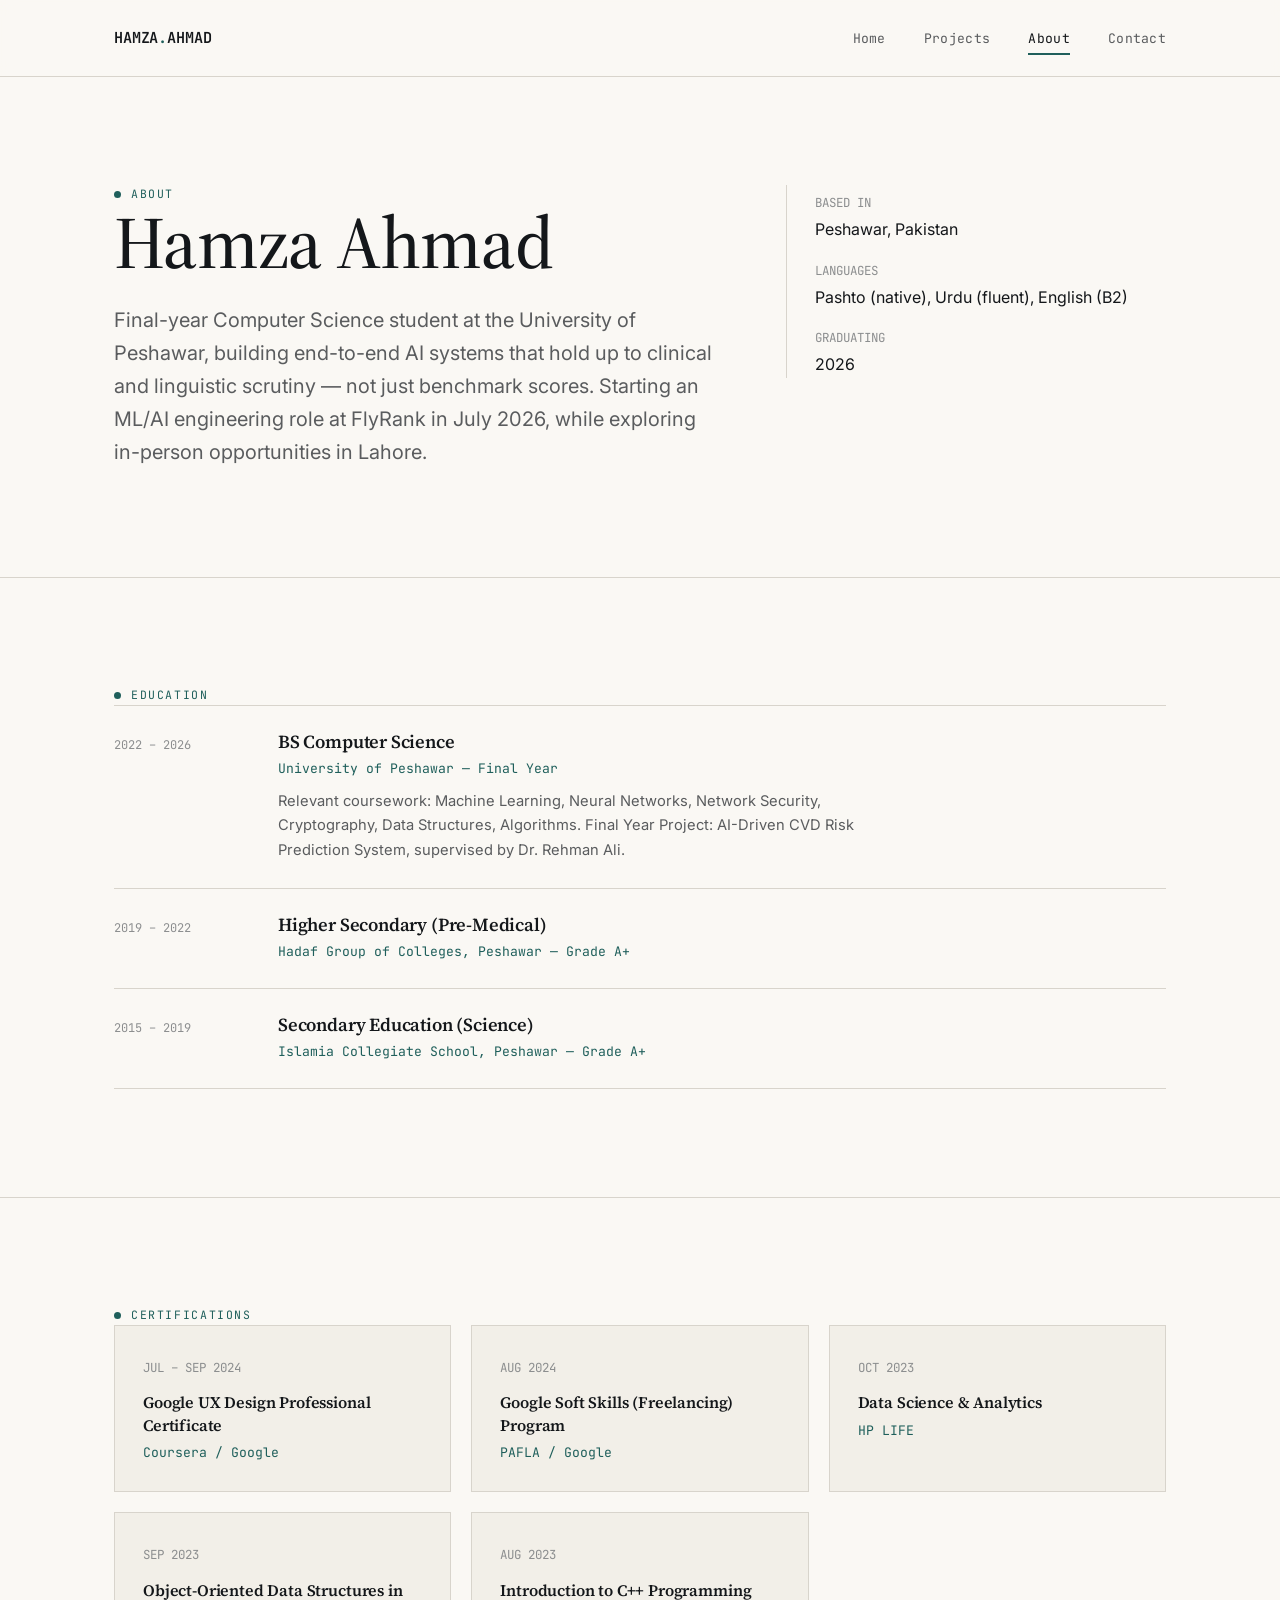
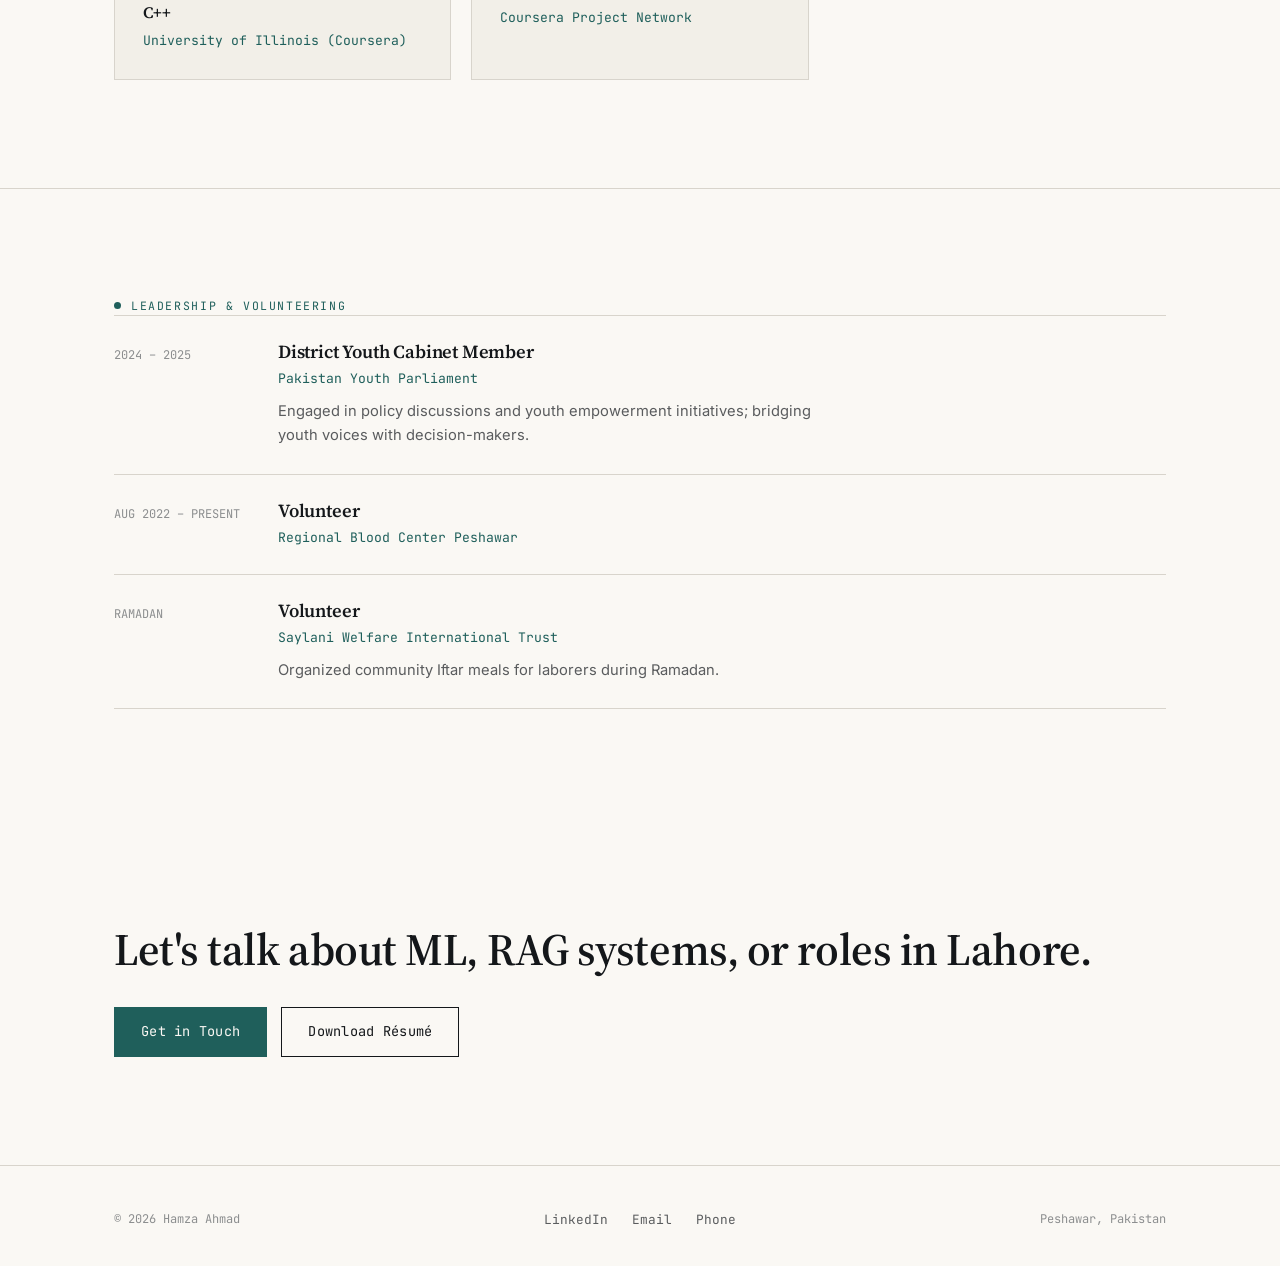
==== about.html @ 6a38e3b2 "Add files via upload" ====
<!DOCTYPE html>
<html lang="en">
<head>
<meta charset="UTF-8">
<meta name="viewport" content="width=device-width, initial-scale=1.0">
<title>About — Hamza Ahmad</title>
<meta name="description" content="About Hamza Ahmad — final-year CS student at University of Peshawar, AI/ML Engineer, Pakistan Youth Parliament District Cabinet Member.">
<link rel="stylesheet" href="css/base.css">
<link rel="stylesheet" href="css/about.css">
</head>
<body>

<header class="site-header">
  <div class="wrap">
    <a href="index.html" class="logo">HAMZA<span>.</span>AHMAD</a>
    <nav class="nav-links" id="navLinks">
      <a href="index.html">Home</a>
      <a href="projects.html">Projects</a>
      <a href="about.html">About</a>
      <a href="contact.html">Contact</a>
    </nav>
    <button class="nav-toggle" id="navToggle" aria-label="Toggle menu" aria-expanded="false">
      <svg width="18" height="14" viewBox="0 0 18 14" fill="none"><path d="M0 1H18M0 7H18M0 13H18" stroke="currentColor" stroke-width="1.5"/></svg>
    </button>
  </div>
</header>

<main>

  <section class="section page-hero">
    <div class="wrap about-hero-grid">
      <div>
        <p class="eyebrow">About</p>
        <h1>Hamza Ahmad</h1>
        <p class="lede" style="margin-top:20px;">Final-year Computer Science student at the University of Peshawar, building end-to-end AI systems that hold up to clinical and linguistic scrutiny — not just benchmark scores. Starting an ML/AI engineering role at FlyRank in July 2026, while exploring in-person opportunities in Lahore.</p>
      </div>
      <div class="about-quick-facts">
        <div class="meta-row"><span class="mono-tag">BASED IN</span><span>Peshawar, Pakistan</span></div>
        <div class="meta-row"><span class="mono-tag">LANGUAGES</span><span>Pashto (native), Urdu (fluent), English (B2)</span></div>
        <div class="meta-row"><span class="mono-tag">GRADUATING</span><span>2026</span></div>
      </div>
    </div>
  </section>

  <!-- EDUCATION -->
  <section class="section section-bordered">
    <div class="wrap">
      <p class="eyebrow">Education</p>
      <div class="timeline reveal">
        <div class="timeline-item">
          <span class="mono-tag">2022 – 2026</span>
          <div>
            <h3>BS Computer Science</h3>
            <p class="timeline-sub">University of Peshawar — Final Year</p>
            <p class="timeline-desc">Relevant coursework: Machine Learning, Neural Networks, Network Security, Cryptography, Data Structures, Algorithms. Final Year Project: AI-Driven CVD Risk Prediction System, supervised by Dr. Rehman Ali.</p>
          </div>
        </div>
        <div class="timeline-item">
          <span class="mono-tag">2019 – 2022</span>
          <div>
            <h3>Higher Secondary (Pre-Medical)</h3>
            <p class="timeline-sub">Hadaf Group of Colleges, Peshawar — Grade A+</p>
          </div>
        </div>
        <div class="timeline-item">
          <span class="mono-tag">2015 – 2019</span>
          <div>
            <h3>Secondary Education (Science)</h3>
            <p class="timeline-sub">Islamia Collegiate School, Peshawar — Grade A+</p>
          </div>
        </div>
      </div>
    </div>
  </section>

  <!-- CERTIFICATIONS -->
  <section class="section section-bordered">
    <div class="wrap">
      <p class="eyebrow">Certifications</p>
      <div class="cert-grid reveal">
        <div class="card cert-card">
          <span class="mono-tag">JUL – SEP 2024</span>
          <h3>Google UX Design Professional Certificate</h3>
          <p class="timeline-sub">Coursera / Google</p>
        </div>
        <div class="card cert-card">
          <span class="mono-tag">AUG 2024</span>
          <h3>Google Soft Skills (Freelancing) Program</h3>
          <p class="timeline-sub">PAFLA / Google</p>
        </div>
        <div class="card cert-card">
          <span class="mono-tag">OCT 2023</span>
          <h3>Data Science & Analytics</h3>
          <p class="timeline-sub">HP LIFE</p>
        </div>
        <div class="card cert-card">
          <span class="mono-tag">SEP 2023</span>
          <h3>Object-Oriented Data Structures in C++</h3>
          <p class="timeline-sub">University of Illinois (Coursera)</p>
        </div>
        <div class="card cert-card">
          <span class="mono-tag">AUG 2023</span>
          <h3>Introduction to C++ Programming</h3>
          <p class="timeline-sub">Coursera Project Network</p>
        </div>
      </div>
    </div>
  </section>

  <!-- LEADERSHIP -->
  <section class="section section-bordered">
    <div class="wrap">
      <p class="eyebrow">Leadership & Volunteering</p>
      <div class="timeline reveal">
        <div class="timeline-item">
          <span class="mono-tag">2024 – 2025</span>
          <div>
            <h3>District Youth Cabinet Member</h3>
            <p class="timeline-sub">Pakistan Youth Parliament</p>
            <p class="timeline-desc">Engaged in policy discussions and youth empowerment initiatives; bridging youth voices with decision-makers.</p>
          </div>
        </div>
        <div class="timeline-item">
          <span class="mono-tag">AUG 2022 – PRESENT</span>
          <div>
            <h3>Volunteer</h3>
            <p class="timeline-sub">Regional Blood Center Peshawar</p>
          </div>
        </div>
        <div class="timeline-item">
          <span class="mono-tag">RAMADAN</span>
          <div>
            <h3>Volunteer</h3>
            <p class="timeline-sub">Saylani Welfare International Trust</p>
            <p class="timeline-desc">Organized community Iftar meals for laborers during Ramadan.</p>
          </div>
        </div>
      </div>
    </div>
  </section>

  <!-- CTA -->
  <section class="section cta-section">
    <div class="wrap cta-wrap reveal">
      <h2>Let's talk about ML, RAG systems, or roles in Lahore.</h2>
      <div class="btn-row" style="margin-top:32px;">
        <a href="contact.html" class="btn btn-primary">Get in Touch</a>
        <a href="/assets/Hamza_Ahmad_Resume.pdf" class="btn" download>Download Résumé</a>
      </div>
    </div>
  </section>

</main>

<footer class="site-footer">
  <div class="wrap">
    <span class="footer-meta">© 2026 Hamza Ahmad</span>
    <div class="footer-links">
      <a href="https://www.linkedin.com/in/hamza-ahmad-bb27a7261" target="_blank" rel="noopener">LinkedIn</a>
      <a href="mailto:hamzahmad992@gmail.com">Email</a>
      <a href="tel:+923369779120">Phone</a>
    </div>
    <span class="footer-meta">Peshawar, Pakistan</span>
  </div>
</footer>

<script src="js/main.js"></script>
</body>
</html>
---- css/base.css ----
/* ============================================
   HAMZA AHMAD — AI/ML ENGINEER PORTFOLIO
   Design system: clinical-instrument aesthetic
   ============================================ */

@import url('https://fonts.googleapis.com/css2?family=Source+Serif+4:ital,opsz,wght@0,8..60,400;0,8..60,500;0,8..60,600;0,8..60,700;1,8..60,400&family=Inter:wght@400;500;600;700&family=JetBrains+Mono:wght@400;500;600&display=swap');

:root {
  /* Color tokens */
  --ink: #14171A;
  --paper: #FAF8F4;
  --paper-raised: #F2EFE8;
  --teal: #1F5F5B;
  --teal-dim: #1F5F5B1a;
  --amber: #C77F3E;
  --amber-dim: #C77F3E1a;
  --rule: #D8D4CC;
  --rule-strong: #B8B2A4;
  --ink-soft: #5A5C5E;
  --ink-faint: #8C8E8F;

  /* Type */
  --font-display: 'Source Serif 4', Georgia, serif;
  --font-body: 'Inter', -apple-system, sans-serif;
  --font-mono: 'JetBrains Mono', 'SF Mono', monospace;

  /* Layout */
  --container-max: 1180px;
  --gutter: clamp(20px, 5vw, 64px);
  --rhythm: 8px;
}

* { box-sizing: border-box; margin: 0; padding: 0; }

html {
  scroll-behavior: smooth;
}

body {
  background: var(--paper);
  color: var(--ink);
  font-family: var(--font-body);
  font-size: 16px;
  line-height: 1.6;
  -webkit-font-smoothing: antialiased;
}

@media (prefers-reduced-motion: reduce) {
  html { scroll-behavior: auto; }
  * { animation-duration: 0.01ms !important; animation-iteration-count: 1 !important; transition-duration: 0.01ms !important; }
}

a { color: inherit; text-decoration: none; }
img { max-width: 100%; display: block; }

:focus-visible {
  outline: 2px solid var(--teal);
  outline-offset: 3px;
}

.wrap {
  max-width: var(--container-max);
  margin: 0 auto;
  padding: 0 var(--gutter);
}

/* ---- Typography scale ---- */
h1, h2, h3, h4 {
  font-family: var(--font-display);
  font-weight: 600;
  line-height: 1.1;
  letter-spacing: -0.01em;
}

h1 { font-size: clamp(2.6rem, 6vw, 4.6rem); font-weight: 500; }
h2 { font-size: clamp(1.9rem, 3.6vw, 2.8rem); }
h3 { font-size: clamp(1.3rem, 2.2vw, 1.6rem); }

.eyebrow {
  font-family: var(--font-mono);
  font-size: 0.72rem;
  letter-spacing: 0.14em;
  text-transform: uppercase;
  color: var(--teal);
  display: flex;
  align-items: center;
  gap: 10px;
}

.eyebrow::before {
  content: '';
  width: 7px;
  height: 7px;
  background: var(--teal);
  border-radius: 50%;
  flex-shrink: 0;
}

.lede {
  font-size: clamp(1.05rem, 1.6vw, 1.25rem);
  color: var(--ink-soft);
  max-width: 56ch;
  line-height: 1.65;
}

.mono-tag {
  font-family: var(--font-mono);
  font-size: 0.78rem;
  color: var(--ink-faint);
}

/* ---- Rules / dividers ---- */
.hr {
  border: none;
  border-top: 1px solid var(--rule);
}

.section {
  padding: clamp(56px, 9vw, 108px) 0;
}

.section-bordered {
  border-top: 1px solid var(--rule);
}

/* ---- Buttons ---- */
.btn {
  font-family: var(--font-mono);
  font-size: 0.85rem;
  letter-spacing: 0.02em;
  padding: 13px 26px;
  border: 1px solid var(--ink);
  display: inline-flex;
  align-items: center;
  gap: 10px;
  background: transparent;
  cursor: pointer;
  transition: background 0.18s ease, color 0.18s ease, border-color 0.18s ease;
}

.btn:hover {
  background: var(--ink);
  color: var(--paper);
}

.btn-primary {
  background: var(--teal);
  border-color: var(--teal);
  color: var(--paper);
}

.btn-primary:hover {
  background: var(--ink);
  border-color: var(--ink);
}

.btn-row {
  display: flex;
  gap: 14px;
  flex-wrap: wrap;
}

/* ---- Header / Nav ---- */
.site-header {
  position: sticky;
  top: 0;
  z-index: 50;
  background: rgba(250, 248, 244, 0.92);
  backdrop-filter: blur(8px);
  border-bottom: 1px solid var(--rule);
}

.site-header .wrap {
  display: flex;
  align-items: center;
  justify-content: space-between;
  height: 76px;
}

.logo {
  font-family: var(--font-mono);
  font-size: 0.95rem;
  font-weight: 600;
  letter-spacing: -0.01em;
}

.logo span { color: var(--teal); }

.nav-links {
  display: flex;
  gap: clamp(20px, 3vw, 40px);
  font-family: var(--font-mono);
  font-size: 0.82rem;
  letter-spacing: 0.02em;
}

.nav-links a {
  position: relative;
  padding: 4px 0;
  color: var(--ink-soft);
  transition: color 0.15s ease;
}

.nav-links a:hover, .nav-links a.active {
  color: var(--ink);
}

.nav-links a.active::after {
  content: '';
  position: absolute;
  left: 0; right: 0; bottom: -2px;
  height: 2px;
  background: var(--teal);
}

.nav-toggle {
  display: none;
  background: none;
  border: 1px solid var(--ink);
  width: 40px;
  height: 40px;
  align-items: center;
  justify-content: center;
  cursor: pointer;
}

@media (max-width: 760px) {
  .nav-links {
    position: fixed;
    top: 76px; left: 0; right: 0;
    background: var(--paper);
    border-bottom: 1px solid var(--rule);
    flex-direction: column;
    padding: 24px var(--gutter) 32px;
    gap: 20px;
    transform: translateY(-110%);
    transition: transform 0.25s ease;
  }
  .nav-links.open { transform: translateY(0); }
  .nav-toggle { display: flex; }
}

/* ---- Footer ---- */
.site-footer {
  border-top: 1px solid var(--rule);
  padding: 44px 0 36px;
}

.site-footer .wrap {
  display: flex;
  justify-content: space-between;
  align-items: center;
  flex-wrap: wrap;
  gap: 16px;
}

.footer-links {
  display: flex;
  gap: 24px;
  font-family: var(--font-mono);
  font-size: 0.8rem;
  color: var(--ink-soft);
}

.footer-links a:hover { color: var(--teal); }

.footer-meta {
  font-family: var(--font-mono);
  font-size: 0.75rem;
  color: var(--ink-faint);
}

/* ---- Cards ---- */
.card {
  border: 1px solid var(--rule);
  background: var(--paper-raised);
  padding: 28px;
}

/* ---- Tags / pills ---- */
.tag-row {
  display: flex;
  flex-wrap: wrap;
  gap: 8px;
}

.tag {
  font-family: var(--font-mono);
  font-size: 0.74rem;
  padding: 5px 11px;
  border: 1px solid var(--rule-strong);
  color: var(--ink-soft);
}

/* ---- Stat readout ---- */
.stat {
  font-family: var(--font-mono);
}

.stat-value {
  font-size: clamp(1.8rem, 3vw, 2.4rem);
  font-weight: 600;
  color: var(--teal);
  display: block;
  line-height: 1;
}

.stat-label {
  font-size: 0.75rem;
  color: var(--ink-faint);
  letter-spacing: 0.04em;
  text-transform: uppercase;
  margin-top: 8px;
  display: block;
}

/* ---- Reveal-on-scroll ---- */
.reveal {
  opacity: 0;
  transform: translateY(18px);
  transition: opacity 0.6s ease, transform 0.6s ease;
}

.reveal.is-visible {
  opacity: 1;
  transform: translateY(0);
}

@media (prefers-reduced-motion: reduce) {
  .reveal { opacity: 1; transform: none; }
}
---- css/about.css ----
/* ============ ABOUT PAGE ============ */

.about-hero-grid {
  display: grid;
  grid-template-columns: 1.6fr 1fr;
  gap: clamp(32px, 5vw, 64px);
  align-items: start;
}

.about-quick-facts {
  display: flex;
  flex-direction: column;
  gap: 18px;
  border-left: 1px solid var(--rule);
  padding-left: 28px;
  padding-top: 8px;
}

.about-quick-facts .meta-row {
  display: flex;
  flex-direction: column;
  gap: 4px;
}

@media (max-width: 800px) {
  .about-hero-grid { grid-template-columns: 1fr; }
  .about-quick-facts {
    border-left: none;
    border-top: 1px solid var(--rule);
    padding-left: 0;
    padding-top: 24px;
    flex-direction: row;
    flex-wrap: wrap;
    gap: 24px 40px;
  }
}

/* ---- Timeline ---- */
.timeline {
  display: flex;
  flex-direction: column;
}

.timeline-item {
  display: grid;
  grid-template-columns: 140px 1fr;
  gap: 24px;
  padding: 26px 0;
  border-top: 1px solid var(--rule);
}

.timeline-item:last-child {
  border-bottom: 1px solid var(--rule);
}

.timeline-item .mono-tag {
  font-size: 0.75rem;
  padding-top: 4px;
}

.timeline-item h3 {
  font-size: 1.15rem;
}

.timeline-sub {
  font-family: var(--font-mono);
  font-size: 0.82rem;
  color: var(--teal);
  margin-top: 6px;
}

.timeline-desc {
  color: var(--ink-soft);
  font-size: 0.92rem;
  line-height: 1.65;
  margin-top: 10px;
  max-width: 64ch;
}

@media (max-width: 600px) {
  .timeline-item { grid-template-columns: 1fr; gap: 8px; }
}

/* ---- Cert grid ---- */
.cert-grid {
  display: grid;
  grid-template-columns: repeat(3, 1fr);
  gap: 20px;
}

.cert-card h3 {
  font-size: 1rem;
  margin-top: 12px;
  line-height: 1.4;
}

@media (max-width: 900px) {
  .cert-grid { grid-template-columns: 1fr 1fr; }
}
@media (max-width: 560px) {
  .cert-grid { grid-template-columns: 1fr; }
}
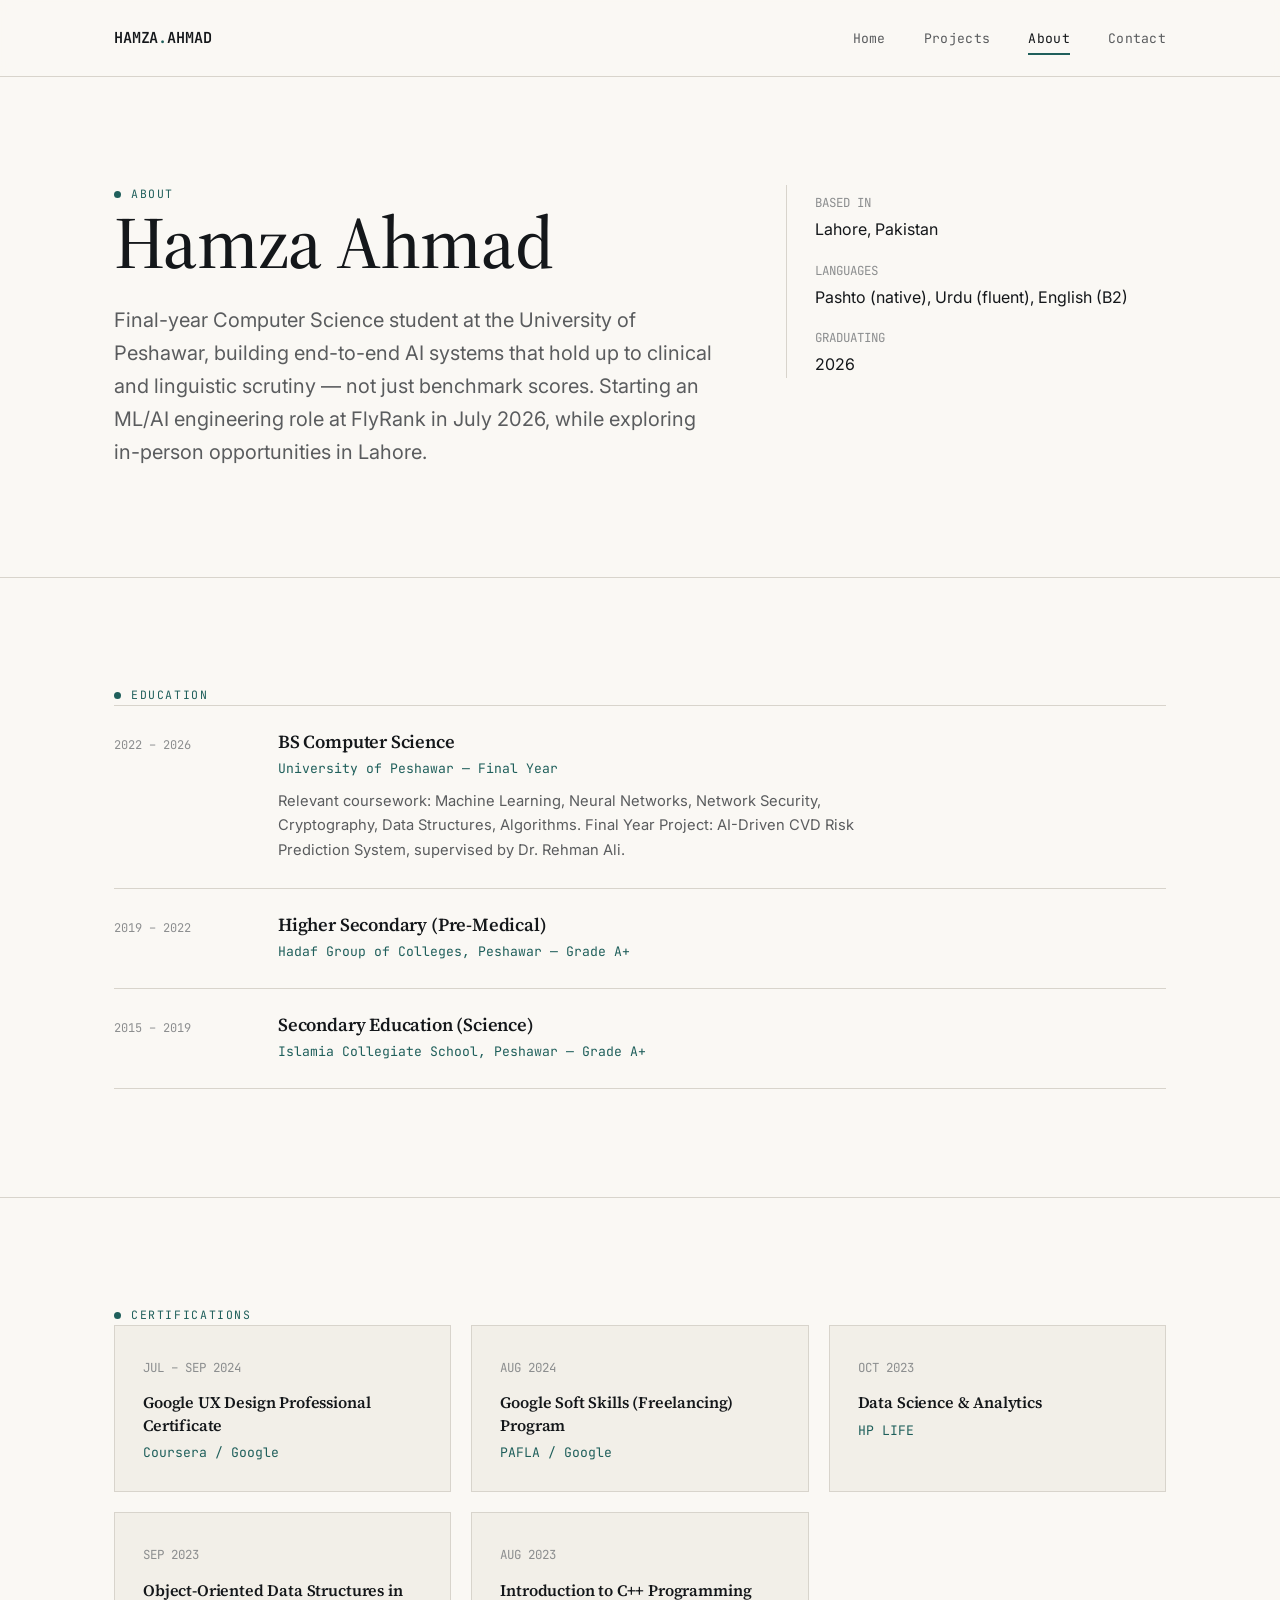
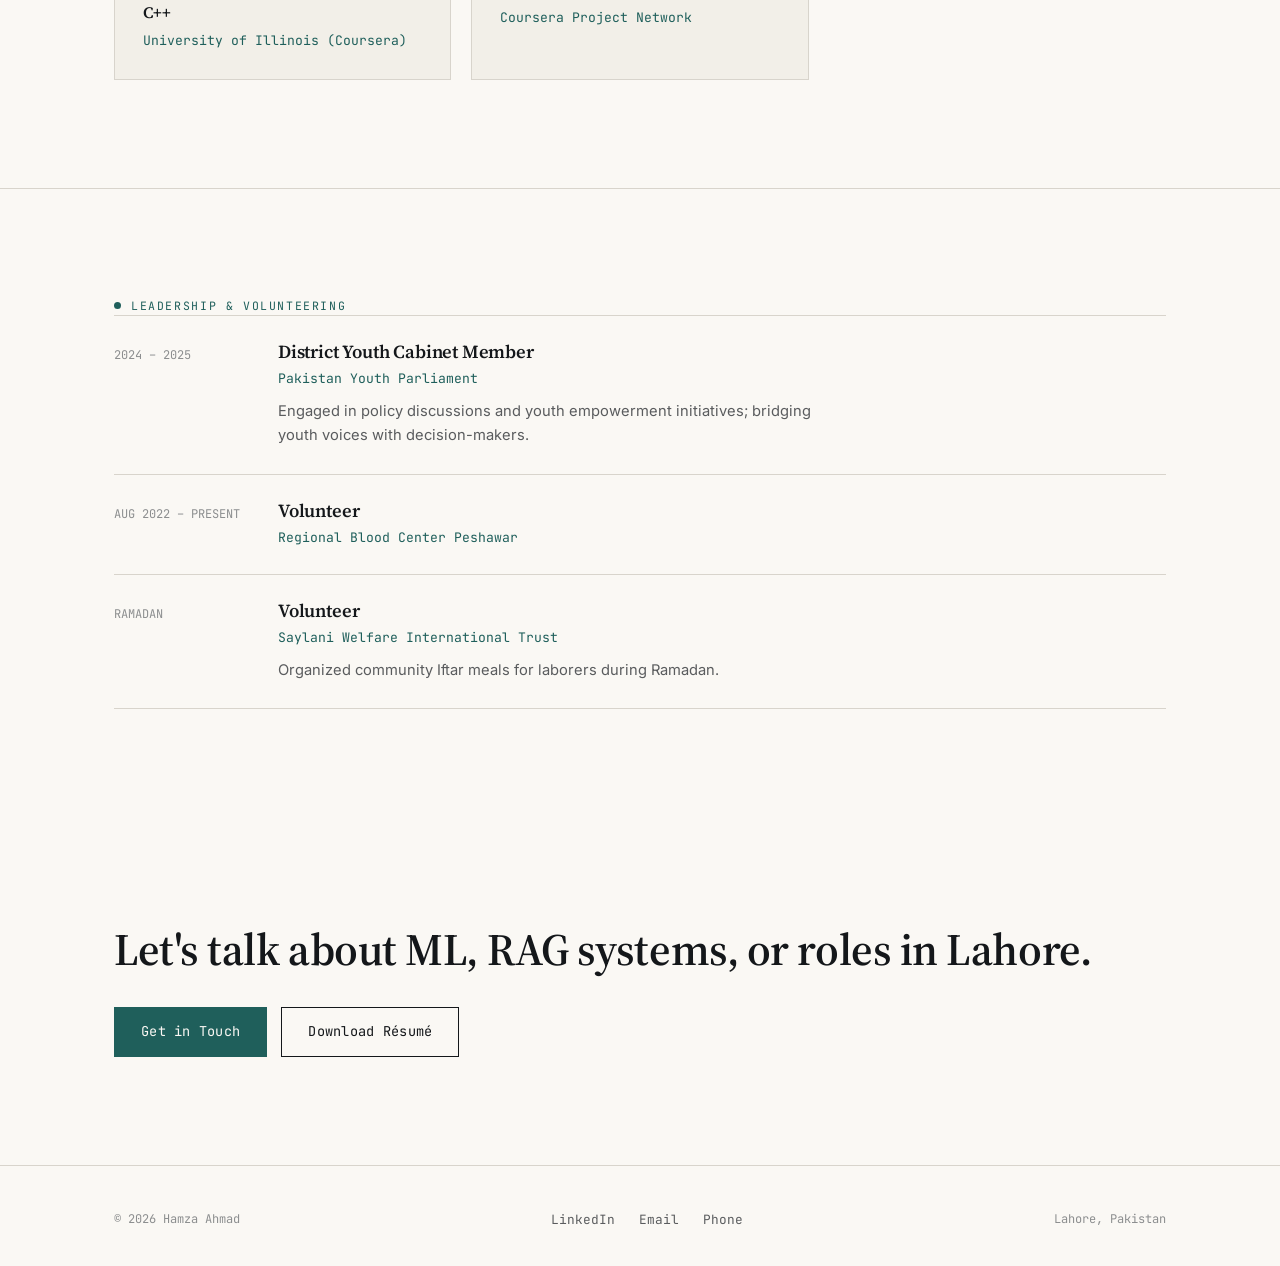
==== commit 2f738f2b: "Update location from Peshawar to Lahore" ====
--- a/about.html
+++ b/about.html
@@ -35,7 +35,7 @@
         <p class="lede" style="margin-top:20px;">Final-year Computer Science student at the University of Peshawar, building end-to-end AI systems that hold up to clinical and linguistic scrutiny — not just benchmark scores. Starting an ML/AI engineering role at FlyRank in July 2026, while exploring in-person opportunities in Lahore.</p>
       </div>
       <div class="about-quick-facts">
-        <div class="meta-row"><span class="mono-tag">BASED IN</span><span>Peshawar, Pakistan</span></div>
+        <div class="meta-row"><span class="mono-tag">BASED IN</span><span>Lahore, Pakistan</span></div>
         <div class="meta-row"><span class="mono-tag">LANGUAGES</span><span>Pashto (native), Urdu (fluent), English (B2)</span></div>
         <div class="meta-row"><span class="mono-tag">GRADUATING</span><span>2026</span></div>
       </div>
@@ -160,7 +160,7 @@
       <a href="mailto:hamzahmad992@gmail.com">Email</a>
       <a href="tel:+923369779120">Phone</a>
     </div>
-    <span class="footer-meta">Peshawar, Pakistan</span>
+    <span class="footer-meta">Lahore, Pakistan</span>
   </div>
 </footer>
 
